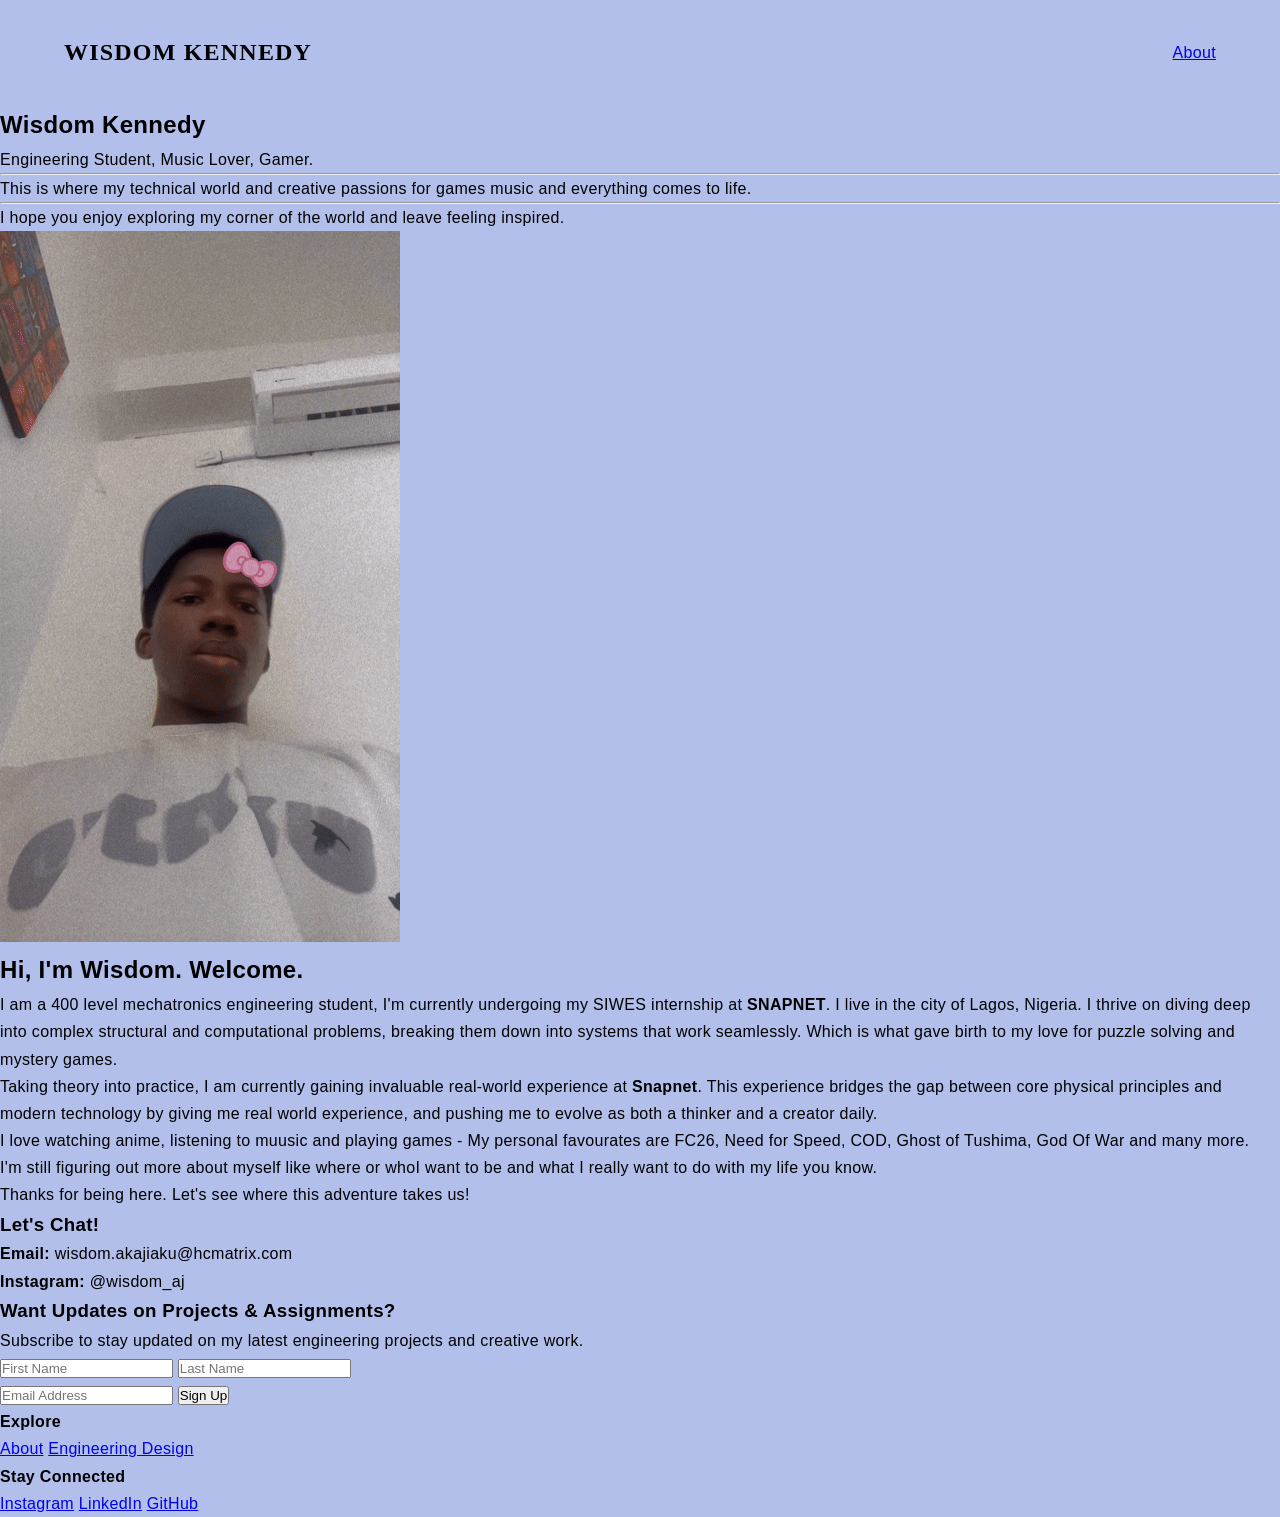
==== index.html @ 591f6b2b "Refactor index.html structure and styles" ====
<!DOCTYPE html>
<html lang="en">
<head>
    <meta charset="UTF-8">
    <meta name="viewport" content="width=device-width, initial-scale=1.0">
    <title>Wisdom</title>

    <style>
        * {
    box-sizing: border-box;
    margin: 0;
    padding: 0;
}

body {
    font-family: 'Plus Jakarta Sans', sans-serif;
    color: #000000;
    background-color: #b2bfeb;
    line-height: 1.7;
    letter-spacing: 0.02em;
}

/* Header */
.main-header {
    display: flex;
    justify-content: space-between;
    align-items: center;
    padding: 2rem 4rem;
    background-color: #b2bfeb;
}

.main-header .logo {
    font-family: 'Playfair Display', serif;
    font-size: 1.5rem;
    font-weight: 700;
    letter-spacing: 0.05em;
    text-transform: uppercase;
}
    </style>

</head>
<body>

    <header class="main-header">
        <div class="logo">Wisdom Kennedy</div>
        <nav class="nav-links">
            <a href="#">About</a>
        </nav>
    </header>

    <main class="container">
        
        <section class="summary">
            <h1 class="name">Wisdom Kennedy</h1>
            <p class="hobbies">Engineering Student, Music Lover, Gamer.</p>
            <hr class="divider">
            <p class="intro">
                This is where my technical world and creative passions for games music and everything comes to life.
            </p>
            <hr class="divider">
            <p class="greeting">I hope you enjoy exploring my corner of the world and leave feeling inspired.</p>
        </section>

        <section class="about-grid">
            <div class="image-column">
                <img src="Me.gif" alt="Wisdom Kennedy" class="profile-image">
            </div>
            
            <div class="text-column">
                <h2>Hi, I'm Wisdom. Welcome.</h2>
                
                <p>
                    I am a 400 level mechatronics engineering student, I'm currently undergoing my SIWES internship at <strong>SNAPNET</strong>. I live in the city of Lagos, Nigeria. I thrive on diving deep into complex structural and computational problems, breaking them down into systems that work seamlessly. Which is what gave birth to my love for puzzle solving and mystery games.
                </p>

                <p>
                    Taking theory into practice, I am currently gaining invaluable real-world experience at <strong>Snapnet</strong>. This experience bridges the gap between core physical principles and modern technology by giving me real world experience, and pushing me to evolve as both a thinker and a creator daily.
                </p>

                <p>
                    I love watching anime, listening to muusic and playing games - My personal favourates are FC26, Need for Speed, COD, Ghost of Tushima, God Of War and many more.
                </p>

                <p>
                    I'm still figuring out more about myself like where or whoI want to be and what I really want to do with my life you know.
                </p>

                <p>
                    Thanks for being here. Let's see where this adventure takes us!
                </p>

                <div class="links-section">
                    <h3>Let's Chat!</h3>
                    <p><strong>Email:</strong> wisdom.akajiaku@hcmatrix.com</p>
                    <p class="social-tags"><strong>Instagram:</strong> @wisdom_aj</p>
                </div>
            </div>
        </section>

        <section class="signup-section">
            <h3>Want Updates on Projects & Assignments?</h3>
            <p>Subscribe to stay updated on my latest engineering projects and creative work.</p>
            
            <form class="signup-form">
                <div class="input-group">
                    <input type="text" placeholder="First Name" required>
                    <input type="text" placeholder="Last Name" required>
                </div>
                <input type="email" placeholder="Email Address" required>
                <button type="submit">Sign Up</button>
            </form>
        </section>

    </main>

    <footer class="main-footer">
        <div class="footer-grid">
            <div>
                <h4>Explore</h4>
                <a href="#">About</a>
                <a href="#">Engineering Design</a>
            <div1>
                <h4>Stay Connected</h4>
                <a href="https://www.instagram.com/wisdom_aj/">Instagram</a>
                <a href="#">LinkedIn</a>
                <a href="https://github.com/DdonX">GitHub</a>
            </div1>
        </div>
    </footer>

</body>
</html>
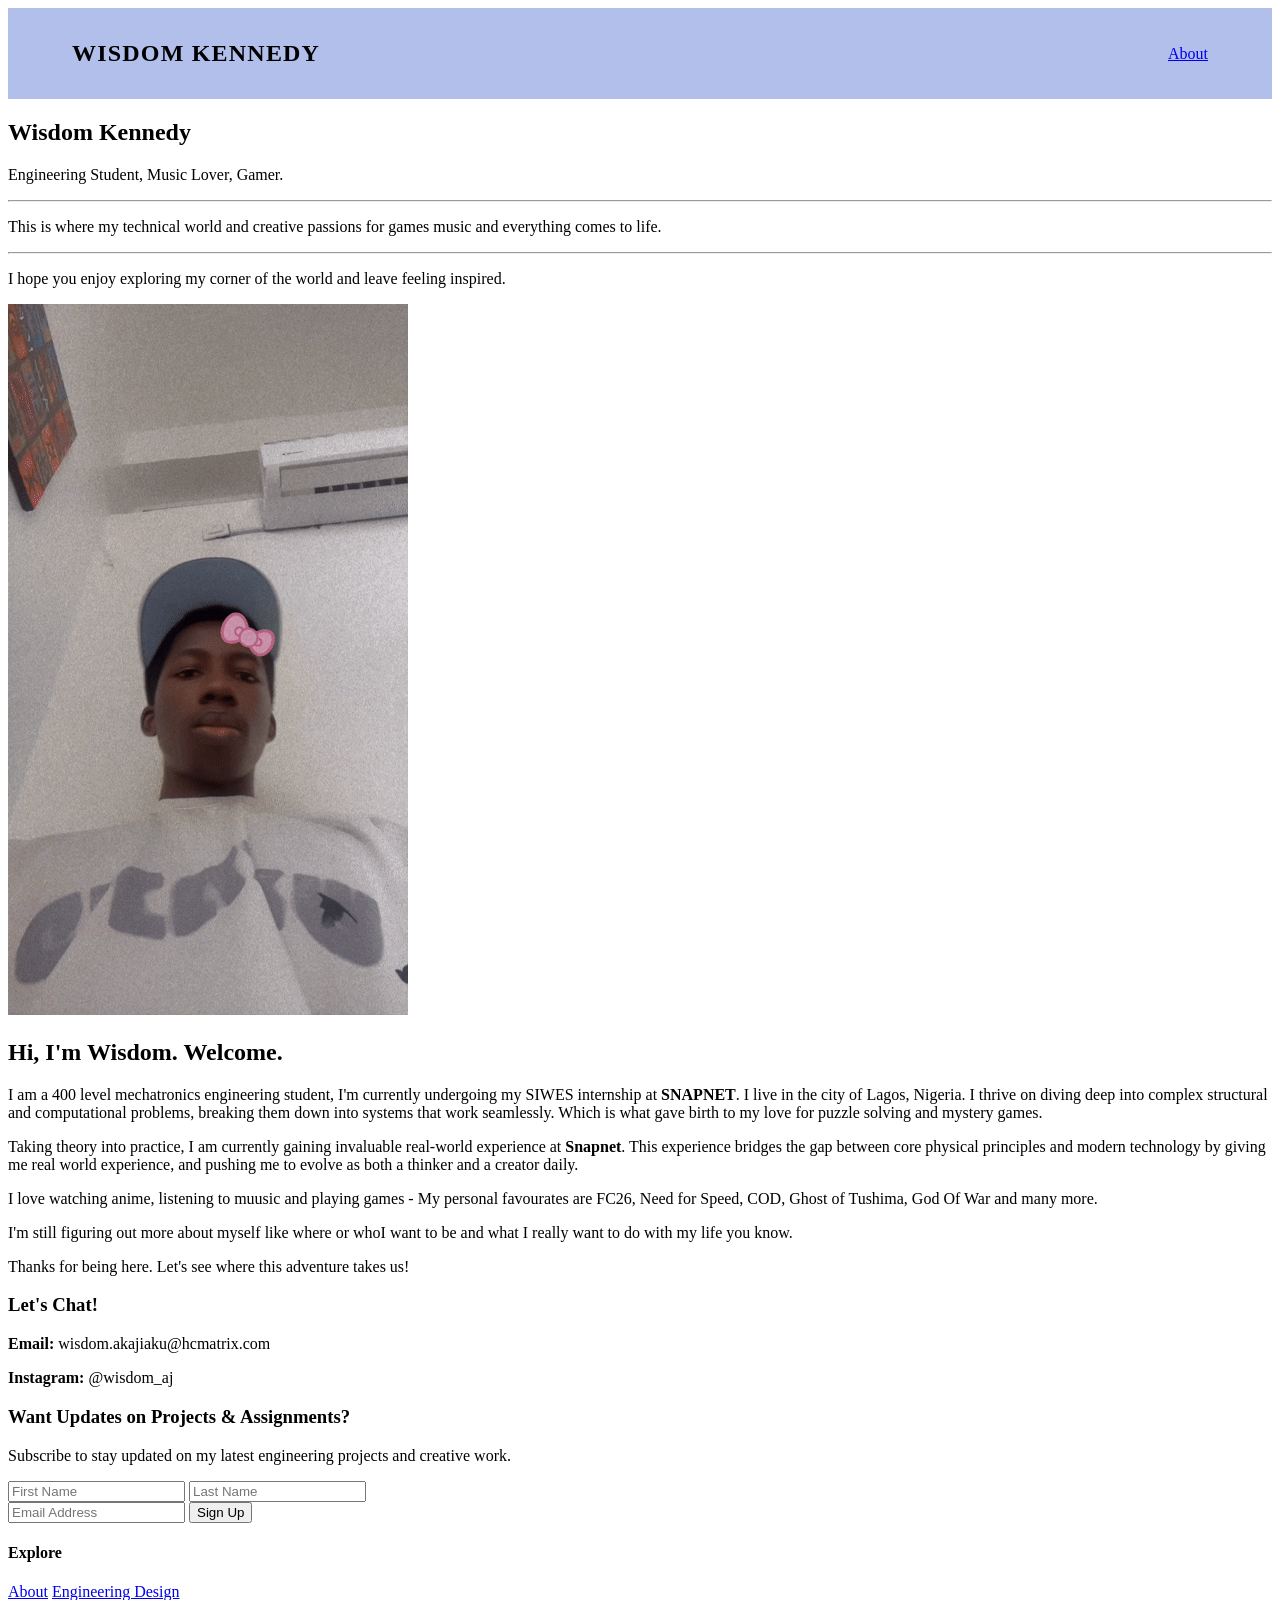
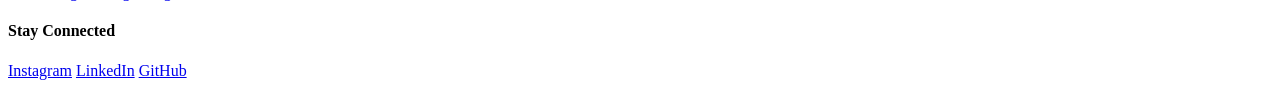
==== commit 67d707ab: "Refactor index.html for improved structure Removed unnecessary HTML elements and cleaned up the stru" ====
--- a/index.html
+++ b/index.html
@@ -6,20 +6,6 @@
     <title>Wisdom</title>
 
     <style>
-        * {
-    box-sizing: border-box;
-    margin: 0;
-    padding: 0;
-}
-
-body {
-    font-family: 'Plus Jakarta Sans', sans-serif;
-    color: #000000;
-    background-color: #b2bfeb;
-    line-height: 1.7;
-    letter-spacing: 0.02em;
-}
-
 /* Header */
 .main-header {
     display: flex;
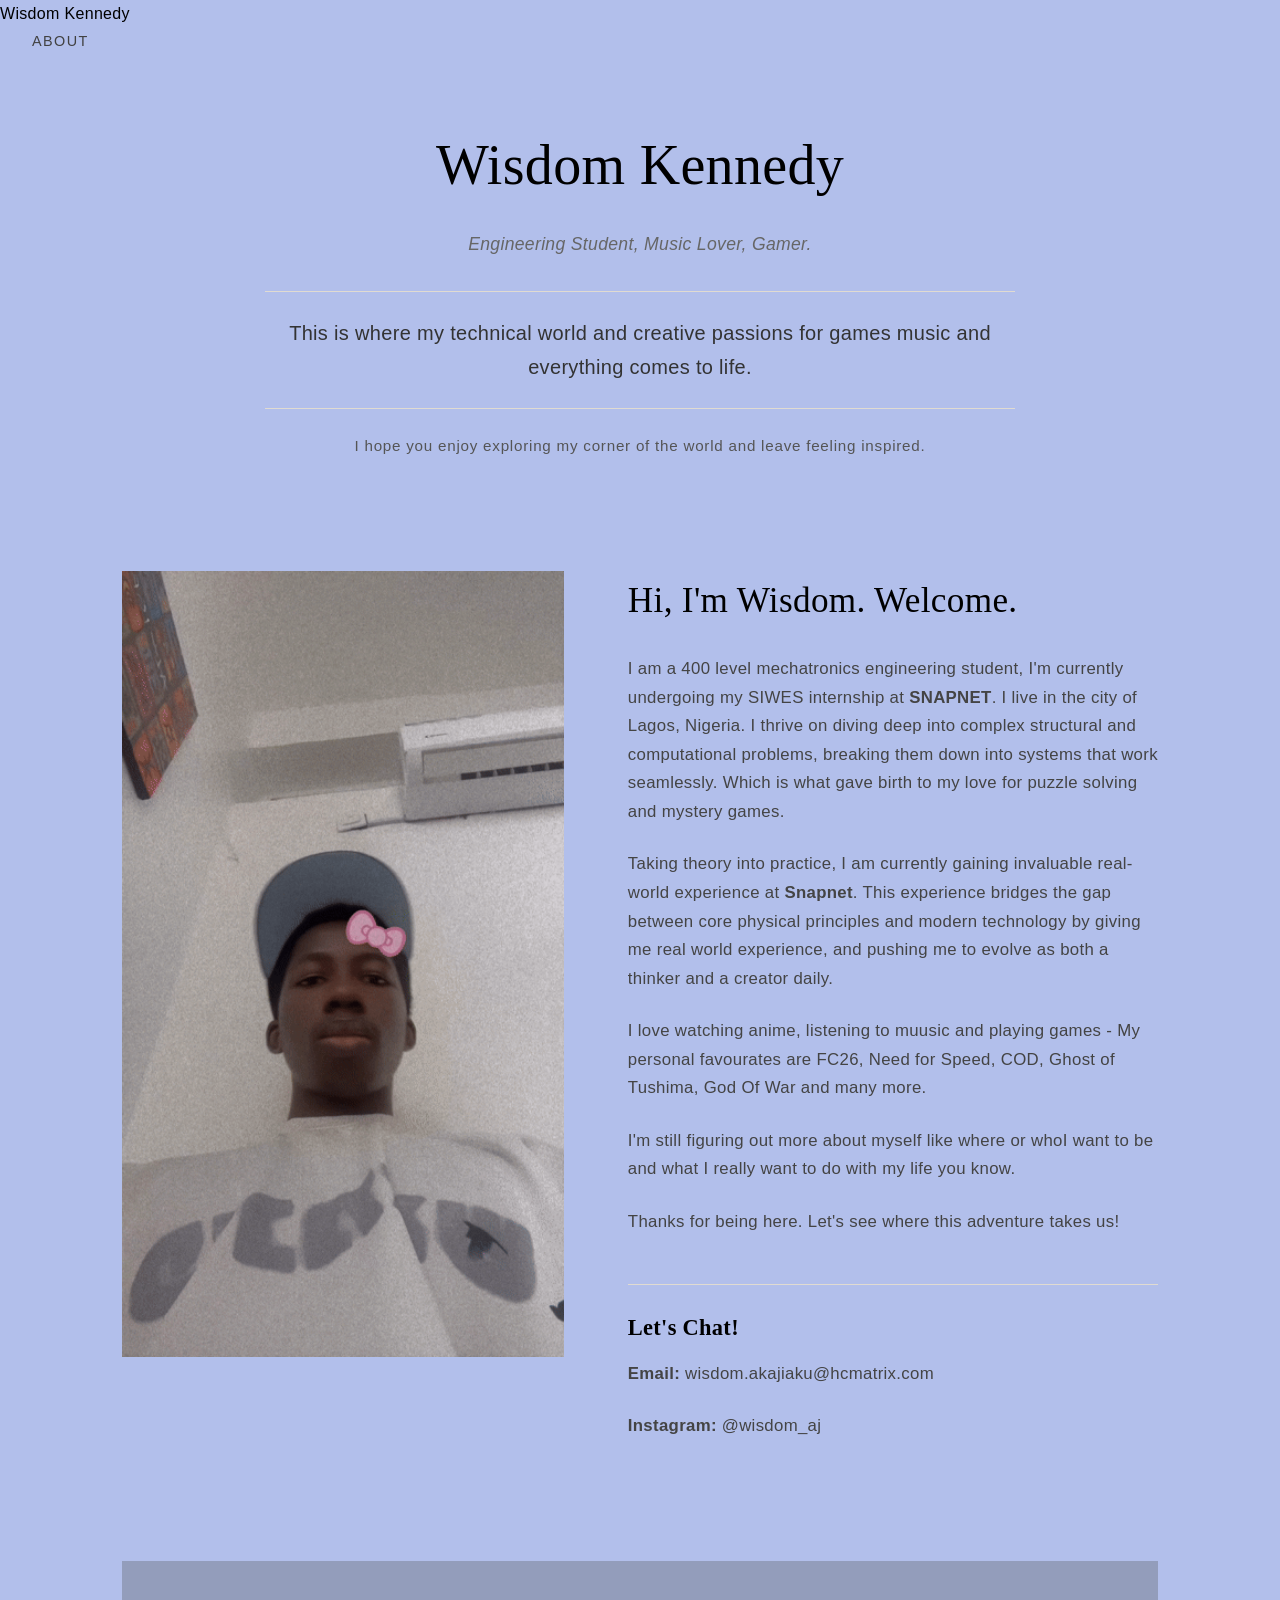
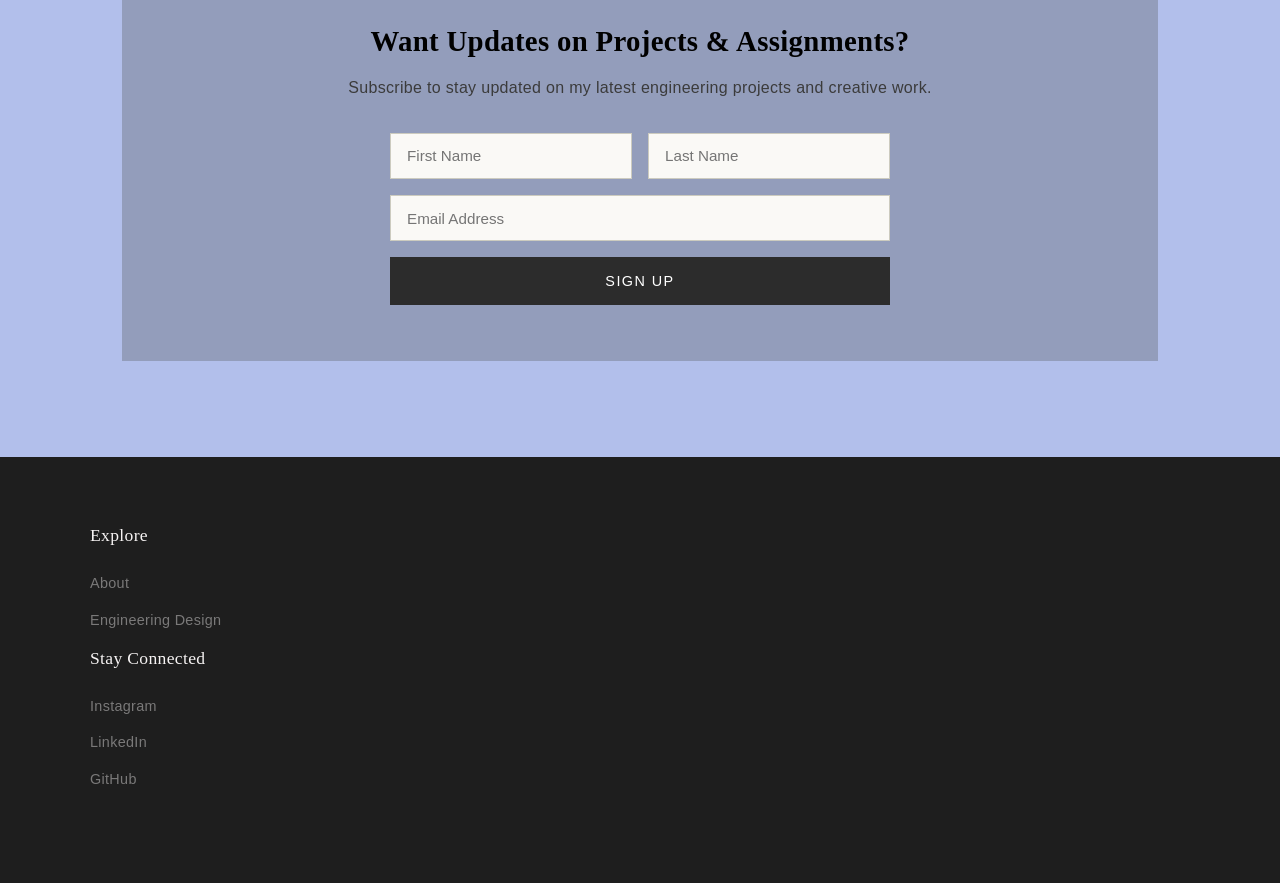
==== commit 69ab781f: "Refactor index.html with new styles and structure Updated HTML structure and styles, added external " ====
--- a/index.html
+++ b/index.html
@@ -3,29 +3,19 @@
 <head>
     <meta charset="UTF-8">
     <meta name="viewport" content="width=device-width, initial-scale=1.0">
-    <title>Wisdom</title>
-
-    <style>
-/* Header */
-.main-header {
-    display: flex;
-    justify-content: space-between;
-    align-items: center;
-    padding: 2rem 4rem;
-    background-color: #b2bfeb;
-}
-
-.main-header .logo {
-    font-family: 'Playfair Display', serif;
-    font-size: 1.5rem;
-    font-weight: 700;
-    letter-spacing: 0.05em;
-    text-transform: uppercase;
-}
-    </style>
-
+    <title>Wisdom </title>
+    <link rel="stylesheet" href="style.css">
 </head>
 <body>
+
+    <style>body {
+    font-family: 'Plus Jakarta Sans', sans-serif;
+    color: #000000;
+    background-color: #b2bfeb;
+    line-height: 1.7;
+    letter-spacing: 0.02em;
+}
+</style>
 
     <header class="main-header">
         <div class="logo">Wisdom Kennedy</div>
@@ -100,6 +90,43 @@
     </main>
 
     <footer class="main-footer">
+
+<style>.main-footer {
+    background-color: #1e1e1e;
+    color: #cbcbc5;
+    padding: 4rem 4rem 2rem 4rem;
+    font-size: 0.9rem;
+}
+
+.footer-grid {
+    display: grid;
+    grid-template-columns: repeat(3, 1fr);
+    gap: 2rem;
+    max-width: 1100px;
+    margin: 0 auto 3rem auto;
+}
+
+.footer-grid h4 {
+    color: #f6f3f3;
+    font-family: 'Playfair Display', serif;
+    font-size: 1.1rem;
+    margin-bottom: 1.25rem;
+    font-weight: 400;
+}
+
+.footer-grid a {
+    display: block;
+    color: #7a7979;
+    text-decoration: none;
+    margin-bottom: 0.75rem;
+    transition: color 0.2s ease;
+}
+
+.footer-grid a:hover {
+    color: #988ee5;
+}
+</style>
+
         <div class="footer-grid">
             <div>
                 <h4>Explore</h4>
--- a/style.css
+++ b/style.css
@@ -0,0 +1,225 @@
+* {
+    box-sizing: border-box;
+    margin: 0;
+    padding: 0;
+}
+
+body {
+    font-family: 'Plus Jakarta Sans', sans-serif;
+    color: #000000;
+    background-color: #b2bfeb;
+    line-height: 1.7;
+    letter-spacing: 0.02em;
+}
+
+.nav-links a {
+    text-decoration: none;
+    color: #414141;
+    margin-left: 2rem;
+    font-size: 0.9rem;
+    text-transform: uppercase;
+    letter-spacing: 0.1em;
+    transition: color 0.3s ease;
+}
+
+.nav-links a:hover, .nav-links a.active {
+    color: #cb0606;
+    font-weight: 500;
+}
+
+
+.container {
+    max-width: 1100px;
+    margin: 0 auto;
+    padding: 0 2rem;
+}
+
+/* Top Section */
+.summary {
+    text-align: center;
+    padding: 4rem 0 3rem 0;
+    max-width: 750px;
+    margin: 0 auto;
+}
+
+.name {
+    font-family: 'Playfair Display', serif;
+    font-size: 3.5rem;
+    font-weight: 400;
+    margin-bottom: 1rem;
+}
+
+.hobbies {
+    font-size: 1.1rem;
+    color: #666;
+    font-style: italic;
+    margin-bottom: 2rem;
+}
+
+.divider {
+    border: none;
+    border-top: 1px solid #e0dbd1;
+    margin: 1.5rem 0;
+}
+
+.intro {
+    font-size: 1.25rem;
+    color: #333;
+    font-weight: 300;
+}
+
+.greeting {
+    font-size: 0.95rem;
+    letter-spacing: 0.05em;
+    color: #555;
+}
+
+.about-grid {
+    display: grid;
+    grid-template-columns: 1fr 1.2fr;
+    gap: 4rem;
+    margin: 4rem 0;
+    align-items: start;
+}
+
+.image-column {
+    display: flex;
+    flex-direction: column;
+}
+
+.profile-image {
+    width: 100%;
+    height: auto;
+    object-fit: cover;
+    filter: grayscale(15%);
+}
+
+.image-caption {
+    font-size: 0.8rem;
+    text-transform: uppercase;
+    letter-spacing: 0.1em;
+    color: #888;
+    margin-top: 0.75rem;
+}
+
+.text-column h2 {
+    font-family: 'Playfair Display', serif;
+    font-size: 2.2rem;
+    font-weight: 400;
+    margin-bottom: 1.5rem;
+}
+
+.text-column p {
+    margin-bottom: 1.5rem;
+    color: #444;
+    font-size: 1.05rem;
+}
+
+.links-section {
+    margin-top: 3rem;
+    border-top: 1px solid #e0dbd1;
+    padding-top: 1.5rem;
+}
+
+.links-section h3 {
+    font-family: 'Playfair Display', serif;
+    font-size: 1.4rem;
+    margin-bottom: 0.75rem;
+}
+
+.signup-section {
+    background-color: #939dbb;
+    padding: 3.5rem;
+    text-align: center;
+    margin: 6rem 0;
+}
+
+.signup-section h3 {
+    font-family: 'Playfair Display', serif;
+    font-size: 1.8rem;
+    margin-bottom: 0.5rem;
+}
+
+.signup-section p {
+    color: #3b3b3b;
+    margin-bottom: 2rem;
+}
+
+.signup-form {
+    max-width: 500px;
+    margin: 0 auto;
+}
+
+.input-group {
+    display: grid;
+    grid-template-columns: 1fr 1fr;
+    gap: 1rem;
+    margin-bottom: 1rem;
+}
+
+.signup-form input {
+    width: 100%;
+    padding: 0.85rem 1rem;
+    border: 1px solid #cccbbf;
+    background-color: #faf9f6;
+    font-family: inherit;
+    font-size: 0.95rem;
+}
+
+.signup-form input:focus {
+    outline: 1px solid #444;
+}
+
+.signup-form button {
+    width: 100%;
+    padding: 1rem;
+    background-color: #2c2c2c;
+    color: #fff;
+    border: none;
+    text-transform: uppercase;
+    letter-spacing: 0.1em;
+    font-size: 0.9rem;
+    cursor: pointer;
+    margin-top: 1rem;
+    transition: background-color 0.3s ease;
+}
+
+.signup-form button:hover {
+    background-color: #000;
+}
+
+/* Footer layout*/
+.main-footer {
+    background-color: #1e1e1e;
+    color: #cbcbc5;
+    padding: 4rem 4rem 2rem 4rem;
+    font-size: 0.9rem;
+}
+
+.footer-grid {
+    display: grid;
+    grid-template-columns: repeat(3, 1fr);
+    gap: 2rem;
+    max-width: 1100px;
+    margin: 0 auto 3rem auto;
+}
+
+.footer-grid h4 {
+    color: #f6f3f3;
+    font-family: 'Playfair Display', serif;
+    font-size: 1.1rem;
+    margin-bottom: 1.25rem;
+    font-weight: 400;
+}
+
+.footer-grid a {
+    display: block;
+    color: #7a7979;
+    text-decoration: none;
+    margin-bottom: 0.75rem;
+    transition: color 0.2s ease;
+}
+
+.footer-grid a:hover {
+    color: #988ee5;
+}
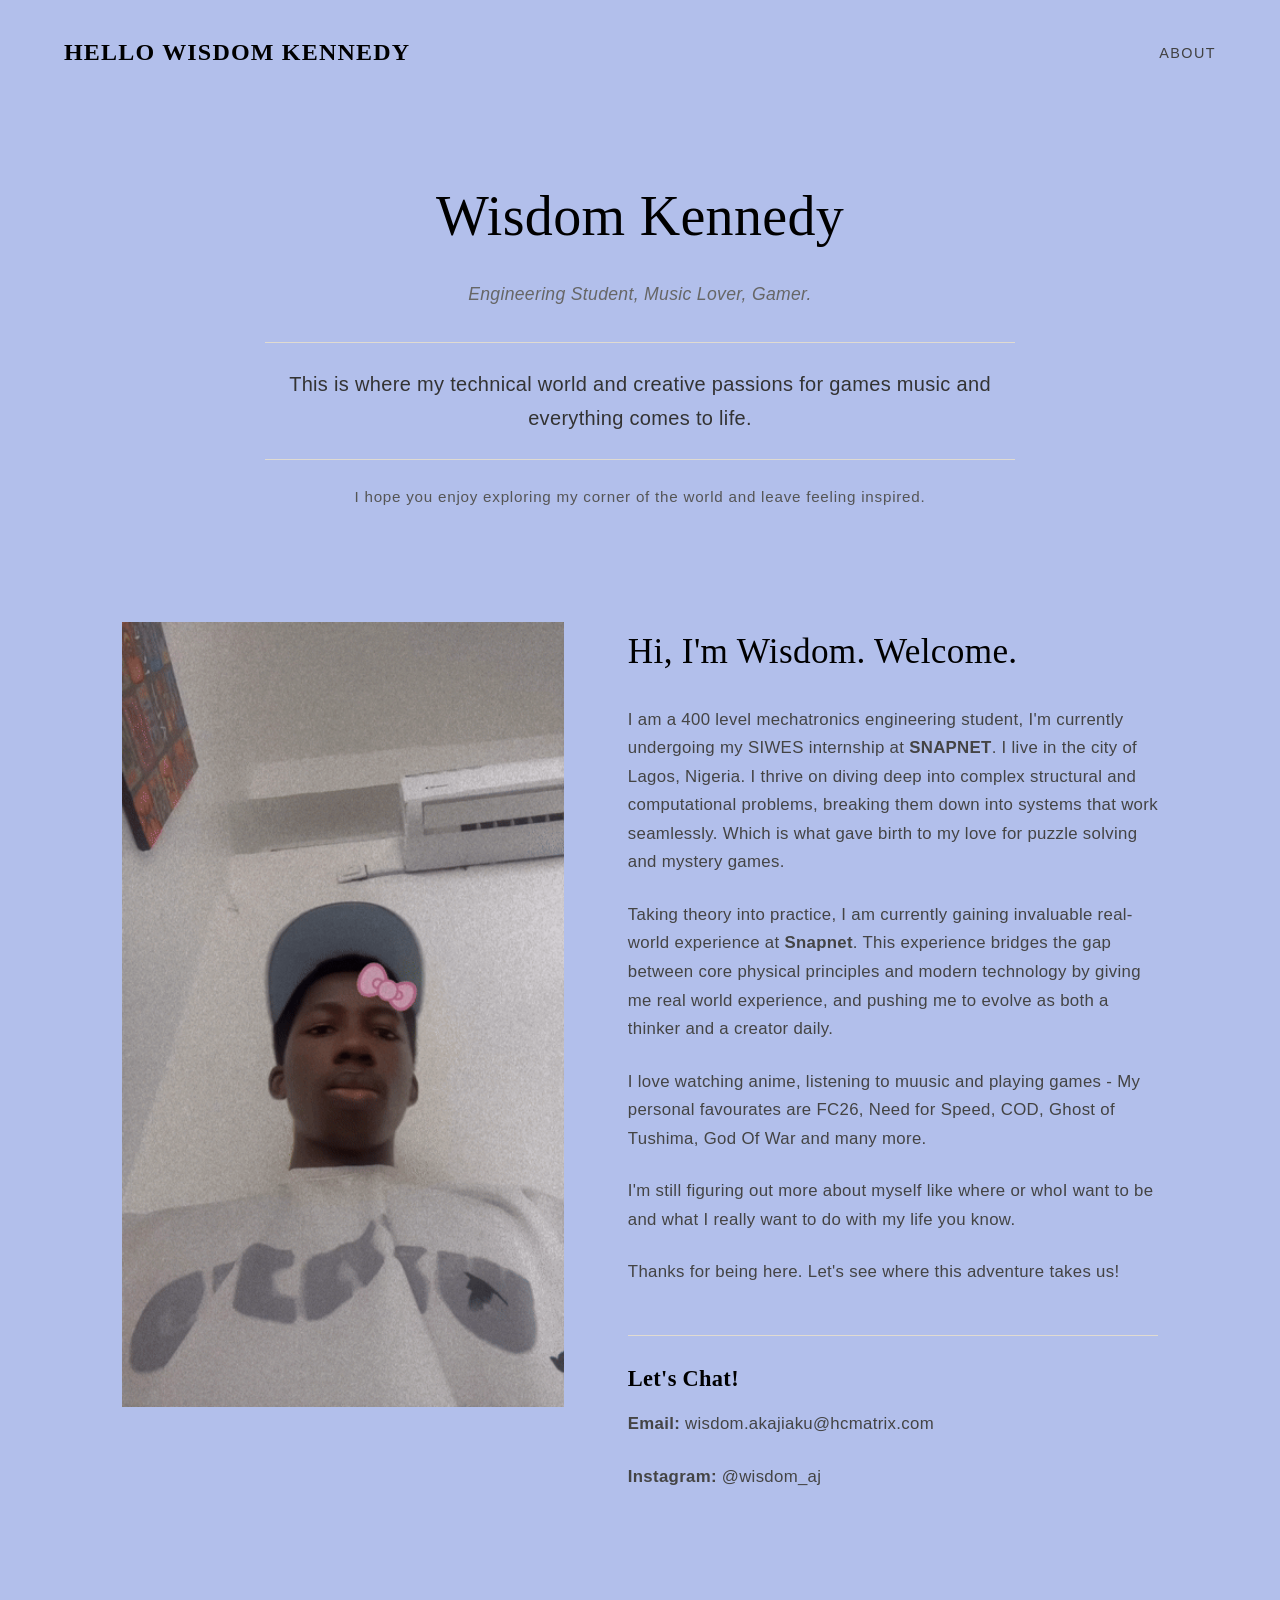
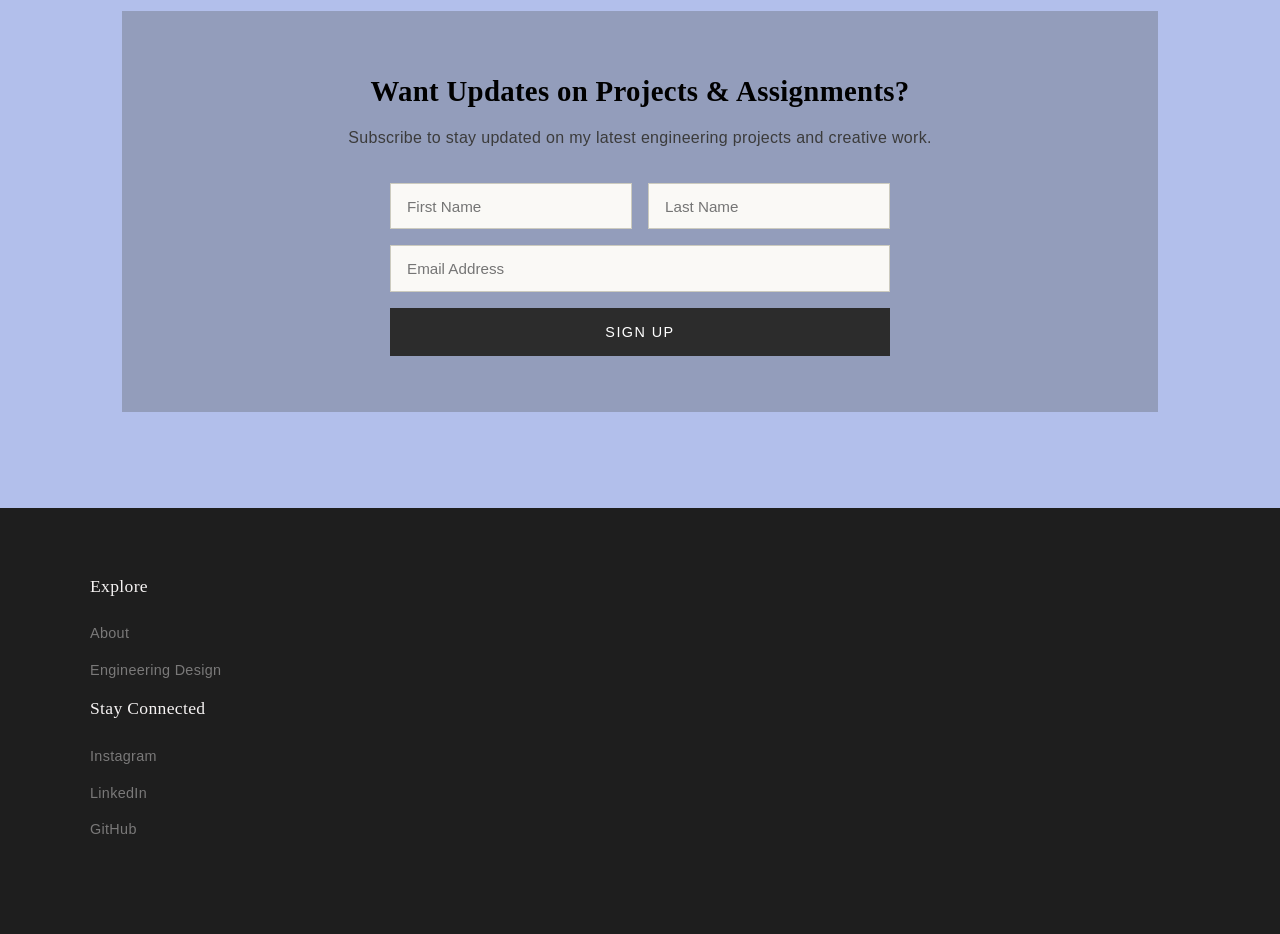
==== commit 4db7813c: "feat-just trying if it connected to the repo" ====
--- a/index.html
+++ b/index.html
@@ -18,7 +18,7 @@
 </style>
 
     <header class="main-header">
-        <div class="logo">Wisdom Kennedy</div>
+        <div class="logo">Hello Wisdom Kennedy</div>
         <nav class="nav-links">
             <a href="#">About</a>
         </nav>
--- a/style.css
+++ b/style.css
@@ -4,12 +4,22 @@
     padding: 0;
 }
 
-body {
-    font-family: 'Plus Jakarta Sans', sans-serif;
-    color: #000000;
+
+/* Header */
+.main-header {
+    display: flex;
+    justify-content: space-between;
+    align-items: center;
+    padding: 2rem 4rem;
     background-color: #b2bfeb;
-    line-height: 1.7;
-    letter-spacing: 0.02em;
+}
+
+.main-header .logo {
+    font-family: 'Playfair Display', serif;
+    font-size: 1.5rem;
+    font-weight: 700;
+    letter-spacing: 0.05em;
+    text-transform: uppercase;
 }
 
 .nav-links a {
@@ -189,37 +199,3 @@
 }
 
 /* Footer layout*/
-.main-footer {
-    background-color: #1e1e1e;
-    color: #cbcbc5;
-    padding: 4rem 4rem 2rem 4rem;
-    font-size: 0.9rem;
-}
-
-.footer-grid {
-    display: grid;
-    grid-template-columns: repeat(3, 1fr);
-    gap: 2rem;
-    max-width: 1100px;
-    margin: 0 auto 3rem auto;
-}
-
-.footer-grid h4 {
-    color: #f6f3f3;
-    font-family: 'Playfair Display', serif;
-    font-size: 1.1rem;
-    margin-bottom: 1.25rem;
-    font-weight: 400;
-}
-
-.footer-grid a {
-    display: block;
-    color: #7a7979;
-    text-decoration: none;
-    margin-bottom: 0.75rem;
-    transition: color 0.2s ease;
-}
-
-.footer-grid a:hover {
-    color: #988ee5;
-}
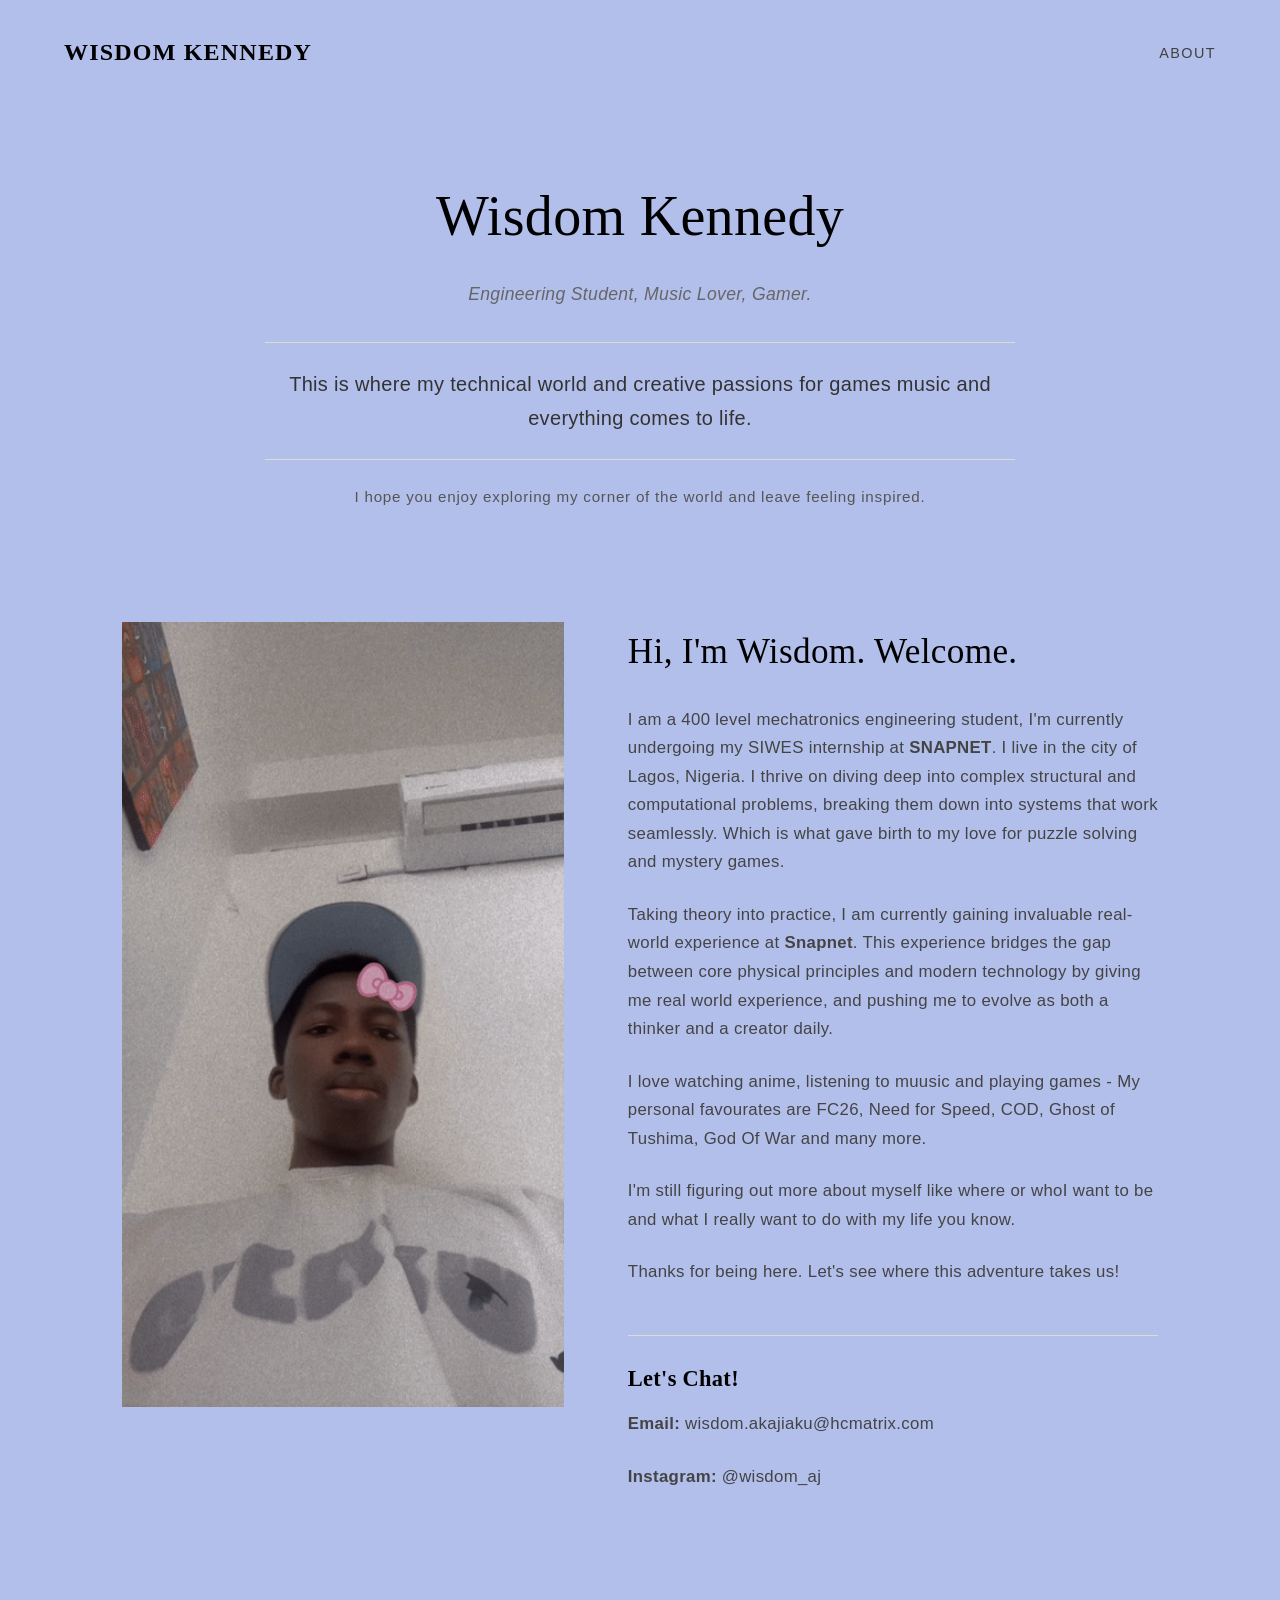
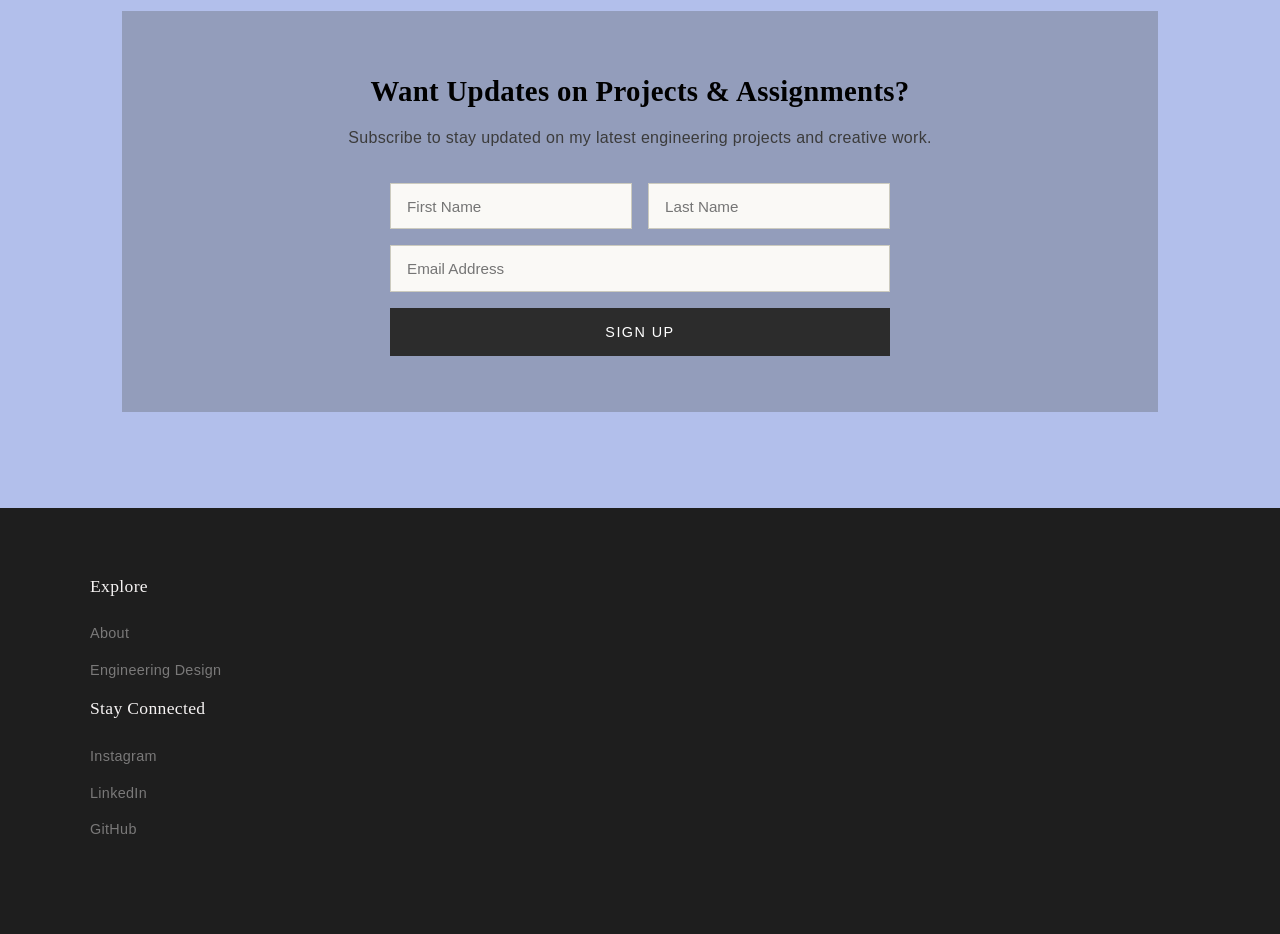
==== commit ed14cde0: "feat- it worked" ====
--- a/index.html
+++ b/index.html
@@ -18,7 +18,7 @@
 </style>
 
     <header class="main-header">
-        <div class="logo">Hello Wisdom Kennedy</div>
+        <div class="logo">Wisdom Kennedy</div>
         <nav class="nav-links">
             <a href="#">About</a>
         </nav>
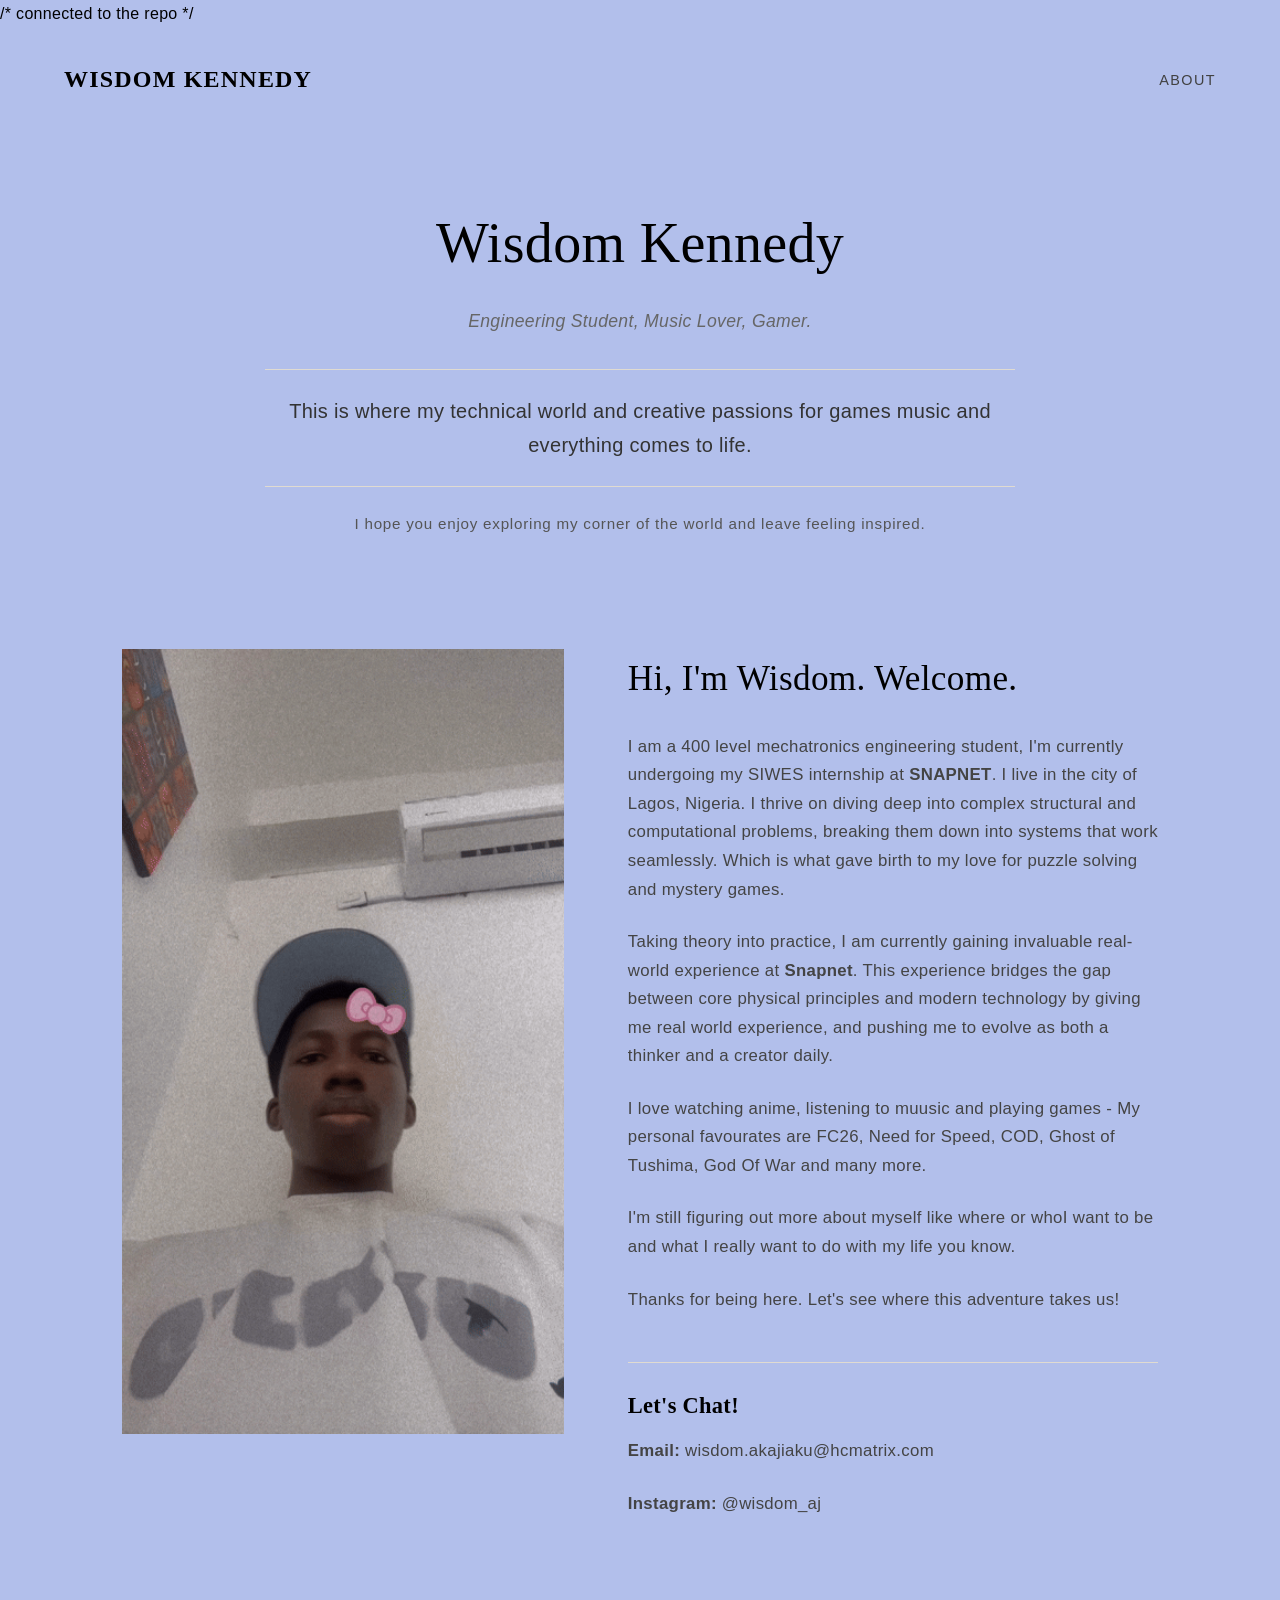
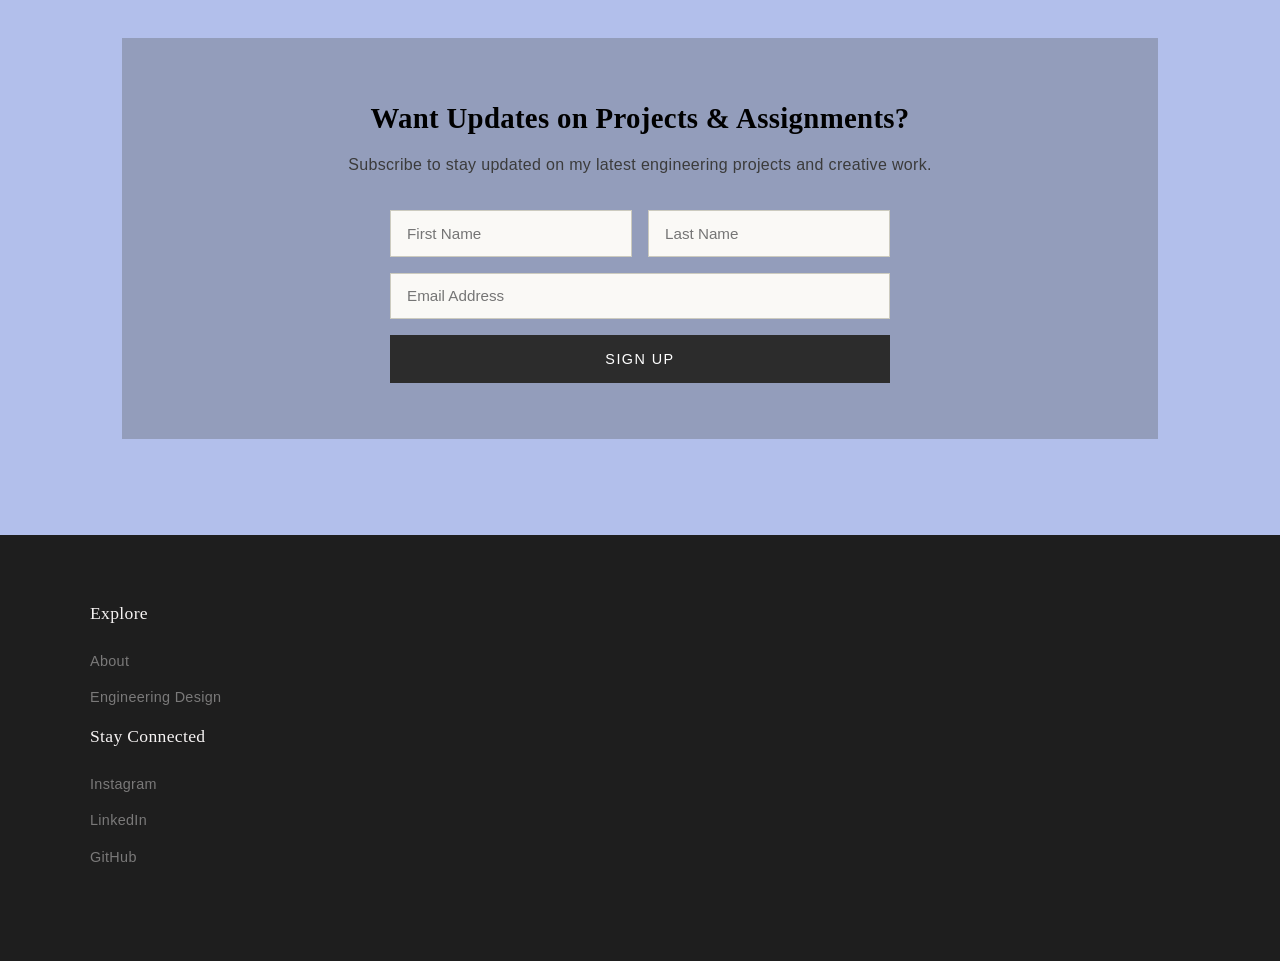
==== commit 7a7484f7: "fix(connected vs code to repo)" ====
--- a/index.html
+++ b/index.html
@@ -16,6 +16,8 @@
     letter-spacing: 0.02em;
 }
 </style>
+
+/* connected to the repo */
 
     <header class="main-header">
         <div class="logo">Wisdom Kennedy</div>
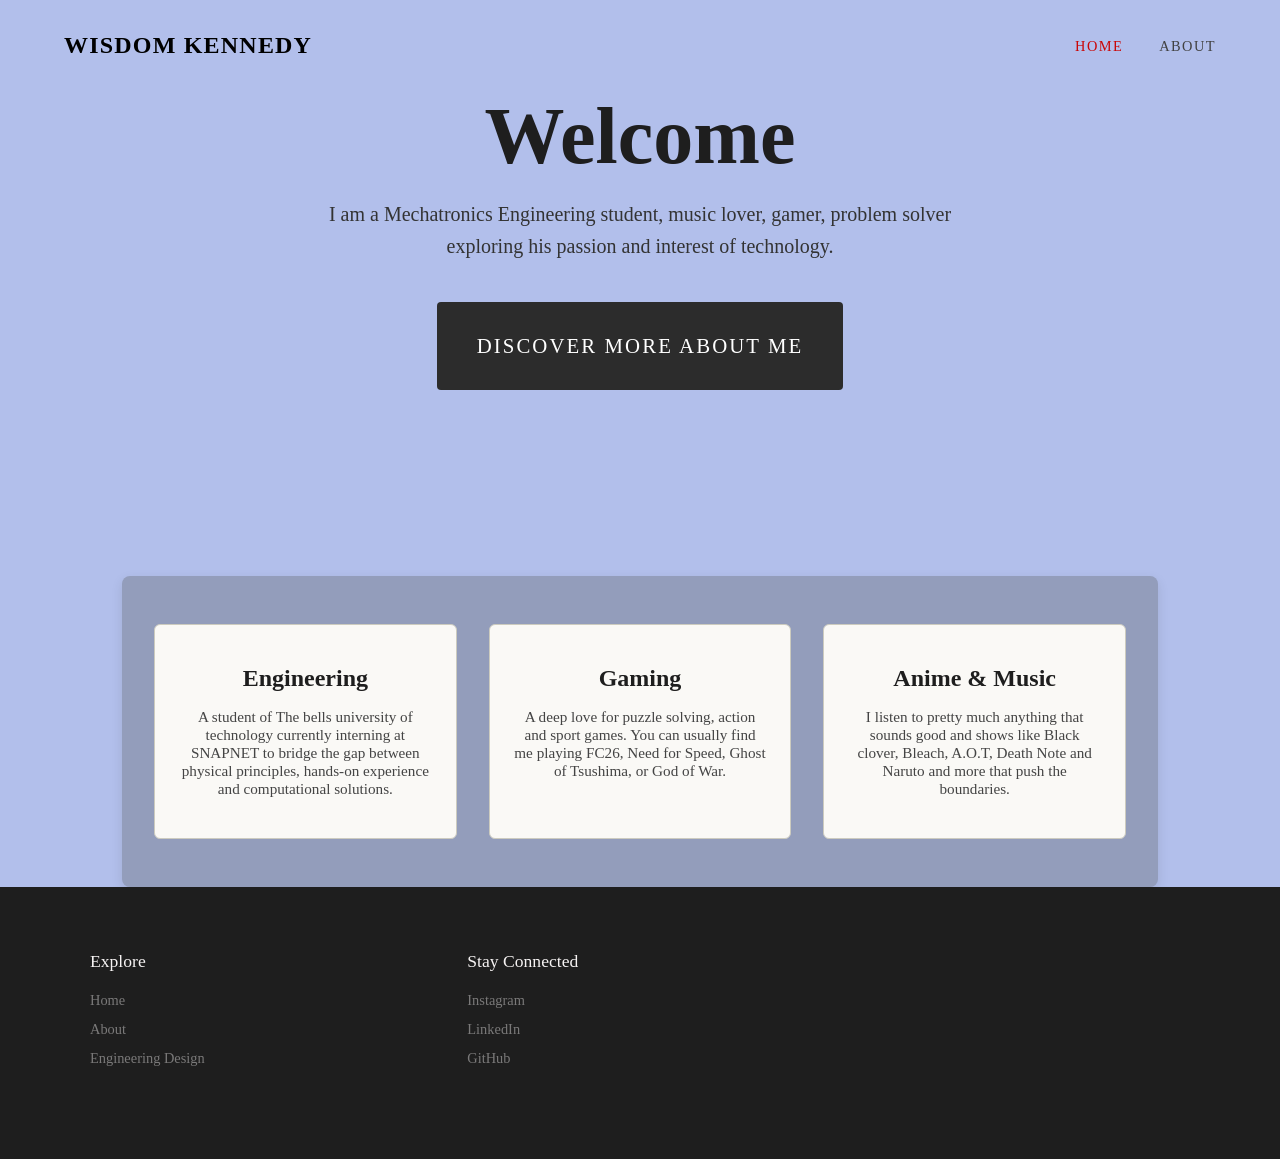
==== commit 6ea40459: "feat(created a new page with flexbox and grid box models)" ====
--- a/index.html
+++ b/index.html
@@ -3,97 +3,59 @@
 <head>
     <meta charset="UTF-8">
     <meta name="viewport" content="width=device-width, initial-scale=1.0">
-    <title>Wisdom </title>
+    <title>Wisdom Kennedy</title>
     <link rel="stylesheet" href="style.css">
 </head>
-<body>
-
-    <style>body {
-    font-family: 'Plus Jakarta Sans', sans-serif;
-    color: #000000;
-    background-color: #b2bfeb;
-    line-height: 1.7;
-    letter-spacing: 0.02em;
-}
-</style>
-
-/* connected to the repo */
+<body style="background-color: #b2bfeb;">
 
     <header class="main-header">
         <div class="logo">Wisdom Kennedy</div>
         <nav class="nav-links">
-            <a href="#">About</a>
+            <a href="index.html" class="active">Home</a>
+            <a href="about.html">About</a>
         </nav>
     </header>
 
-    <main class="container">
-        
-        <section class="summary">
-            <h1 class="name">Wisdom Kennedy</h1>
-            <p class="hobbies">Engineering Student, Music Lover, Gamer.</p>
-            <hr class="divider">
-            <p class="intro">
-                This is where my technical world and creative passions for games music and everything comes to life.
+    <main class="container home-main">
+
+        <section class="home-section" style="display: flex; flex-direction: column; align-items: center; text-align: center;">
+            <h1 class="home-title">Welcome</h1>
+            
+            <p class="home-text">
+                I am a Mechatronics Engineering student, music lover, gamer, problem solver exploring his passion and interest of technology.
             </p>
-            <hr class="divider">
-            <p class="greeting">I hope you enjoy exploring my corner of the world and leave feeling inspired.</p>
+            
+            <a href="about.html" class="cta-button">Discover More About Me</a>
         </section>
 
-        <section class="about-grid">
-            <div class="image-column">
-                <img src="Me.gif" alt="Wisdom Kennedy" class="profile-image">
+        <section class="highlights-section" style="display: grid; grid-template-columns: repeat(auto-fit, minmax(300px, 1fr)); gap: 2rem;">
+
+            <div class="feature-card">
+                <h3>Engineering</h3>
+                <p>
+                    A student of The bells university of technology currently interning at SNAPNET to bridge the gap between physical principles, hands-on experience and computational solutions.
+                </p>
             </div>
-            
-            <div class="text-column">
-                <h2>Hi, I'm Wisdom. Welcome.</h2>
-                
+
+            <div class="feature-card">
+                <h3>Gaming</h3>
                 <p>
-                    I am a 400 level mechatronics engineering student, I'm currently undergoing my SIWES internship at <strong>SNAPNET</strong>. I live in the city of Lagos, Nigeria. I thrive on diving deep into complex structural and computational problems, breaking them down into systems that work seamlessly. Which is what gave birth to my love for puzzle solving and mystery games.
+                    A deep love for puzzle solving, action and sport games. You can usually find me playing FC26, Need for Speed, Ghost of Tsushima, or God of War.
                 </p>
+            </div>
 
+            <div class="feature-card">
+                <h3>Anime & Music</h3>
                 <p>
-                    Taking theory into practice, I am currently gaining invaluable real-world experience at <strong>Snapnet</strong>. This experience bridges the gap between core physical principles and modern technology by giving me real world experience, and pushing me to evolve as both a thinker and a creator daily.
+                    I listen to pretty much anything that sounds good and shows like Black clover, Bleach, A.O.T, Death Note and Naruto and more that push the boundaries.
                 </p>
+            </div>
 
-                <p>
-                    I love watching anime, listening to muusic and playing games - My personal favourates are FC26, Need for Speed, COD, Ghost of Tushima, God Of War and many more.
-                </p>
-
-                <p>
-                    I'm still figuring out more about myself like where or whoI want to be and what I really want to do with my life you know.
-                </p>
-
-                <p>
-                    Thanks for being here. Let's see where this adventure takes us!
-                </p>
-
-                <div class="links-section">
-                    <h3>Let's Chat!</h3>
-                    <p><strong>Email:</strong> wisdom.akajiaku@hcmatrix.com</p>
-                    <p class="social-tags"><strong>Instagram:</strong> @wisdom_aj</p>
-                </div>
-            </div>
         </section>
-
-        <section class="signup-section">
-            <h3>Want Updates on Projects & Assignments?</h3>
-            <p>Subscribe to stay updated on my latest engineering projects and creative work.</p>
-            
-            <form class="signup-form">
-                <div class="input-group">
-                    <input type="text" placeholder="First Name" required>
-                    <input type="text" placeholder="Last Name" required>
-                </div>
-                <input type="email" placeholder="Email Address" required>
-                <button type="submit">Sign Up</button>
-            </form>
-        </section>
-
     </main>
 
     <footer class="main-footer">
-
-<style>.main-footer {
+        <style>.main-footer {
     background-color: #1e1e1e;
     color: #cbcbc5;
     padding: 4rem 4rem 2rem 4rem;
@@ -128,20 +90,21 @@
     color: #988ee5;
 }
 </style>
-
         <div class="footer-grid">
             <div>
                 <h4>Explore</h4>
-                <a href="#">About</a>
+                <a href="index.html">Home</a>
+                <a href="about.html">About</a>
                 <a href="#">Engineering Design</a>
-            <div1>
+            </div>
+            <div>
                 <h4>Stay Connected</h4>
                 <a href="https://www.instagram.com/wisdom_aj/">Instagram</a>
                 <a href="#">LinkedIn</a>
                 <a href="https://github.com/DdonX">GitHub</a>
-            </div1>
+            </div>
         </div>
     </footer>
 
 </body>
-</html>
+</html>
--- a/style.css
+++ b/style.css
@@ -1,7 +1,6 @@
 * {
     box-sizing: border-box;
     margin: 0;
-    padding: 0;
 }
 
 
@@ -37,7 +36,6 @@
     font-weight: 500;
 }
 
-
 .container {
     max-width: 1100px;
     margin: 0 auto;
@@ -198,4 +196,75 @@
     background-color: #000;
 }
 
-/* Footer layout*/
+
+<!-----HOME PAGE------->
+
+.home-main {
+    padding-top: 4rem;
+    padding-bottom: 4rem;
+}
+
+.home-section {
+    min-height: 45vh;
+    margin-bottom: 5rem;
+}
+
+.home-title {
+    font-family: 'Playfair Display', serif;
+    font-size: 5rem;
+    margin-bottom: 1rem;
+    color: #1e1e1e;
+}
+
+.home-text {
+    font-size: 1.25rem;
+    color: #333;
+    max-width: 650px;
+    margin-bottom: 2.5rem;
+    line-height: 1.6;
+}
+
+.cta-button {
+    display: inline-block;
+    padding: 2rem 2.5rem;
+    background-color: #2c2c2c;
+    font-size: 130%;
+    color: #fff;
+    text-decoration: none;
+    text-transform: uppercase;
+    letter-spacing: 0.1em;
+    border-radius: 4px;
+    font-weight: 500;
+    transition: background-color 0.3s ease;
+}
+
+.cta-button:hover {
+    background-color: #000;
+}
+
+.highlights-section {
+    padding: 3rem 2rem;
+    background-color: #939dbb;
+    border-radius: 8px;
+    box-shadow: 0 4px 12px rgba(0,0,0,0.1);
+}
+
+.feature-card {
+    padding: 2.5rem 1.5rem;
+    background-color: #faf9f6;
+    border: 1px solid #cccbbf;
+    text-align: center;
+    border-radius: 6px;
+}
+
+.feature-card h3 {
+    font-family: 'Playfair Display', serif;
+    font-size: 1.5rem;
+    margin-bottom: 1rem;
+    color: #1e1e1e;
+}
+
+.feature-card p {
+    color: #444;
+    font-size: 0.95rem;
+}
